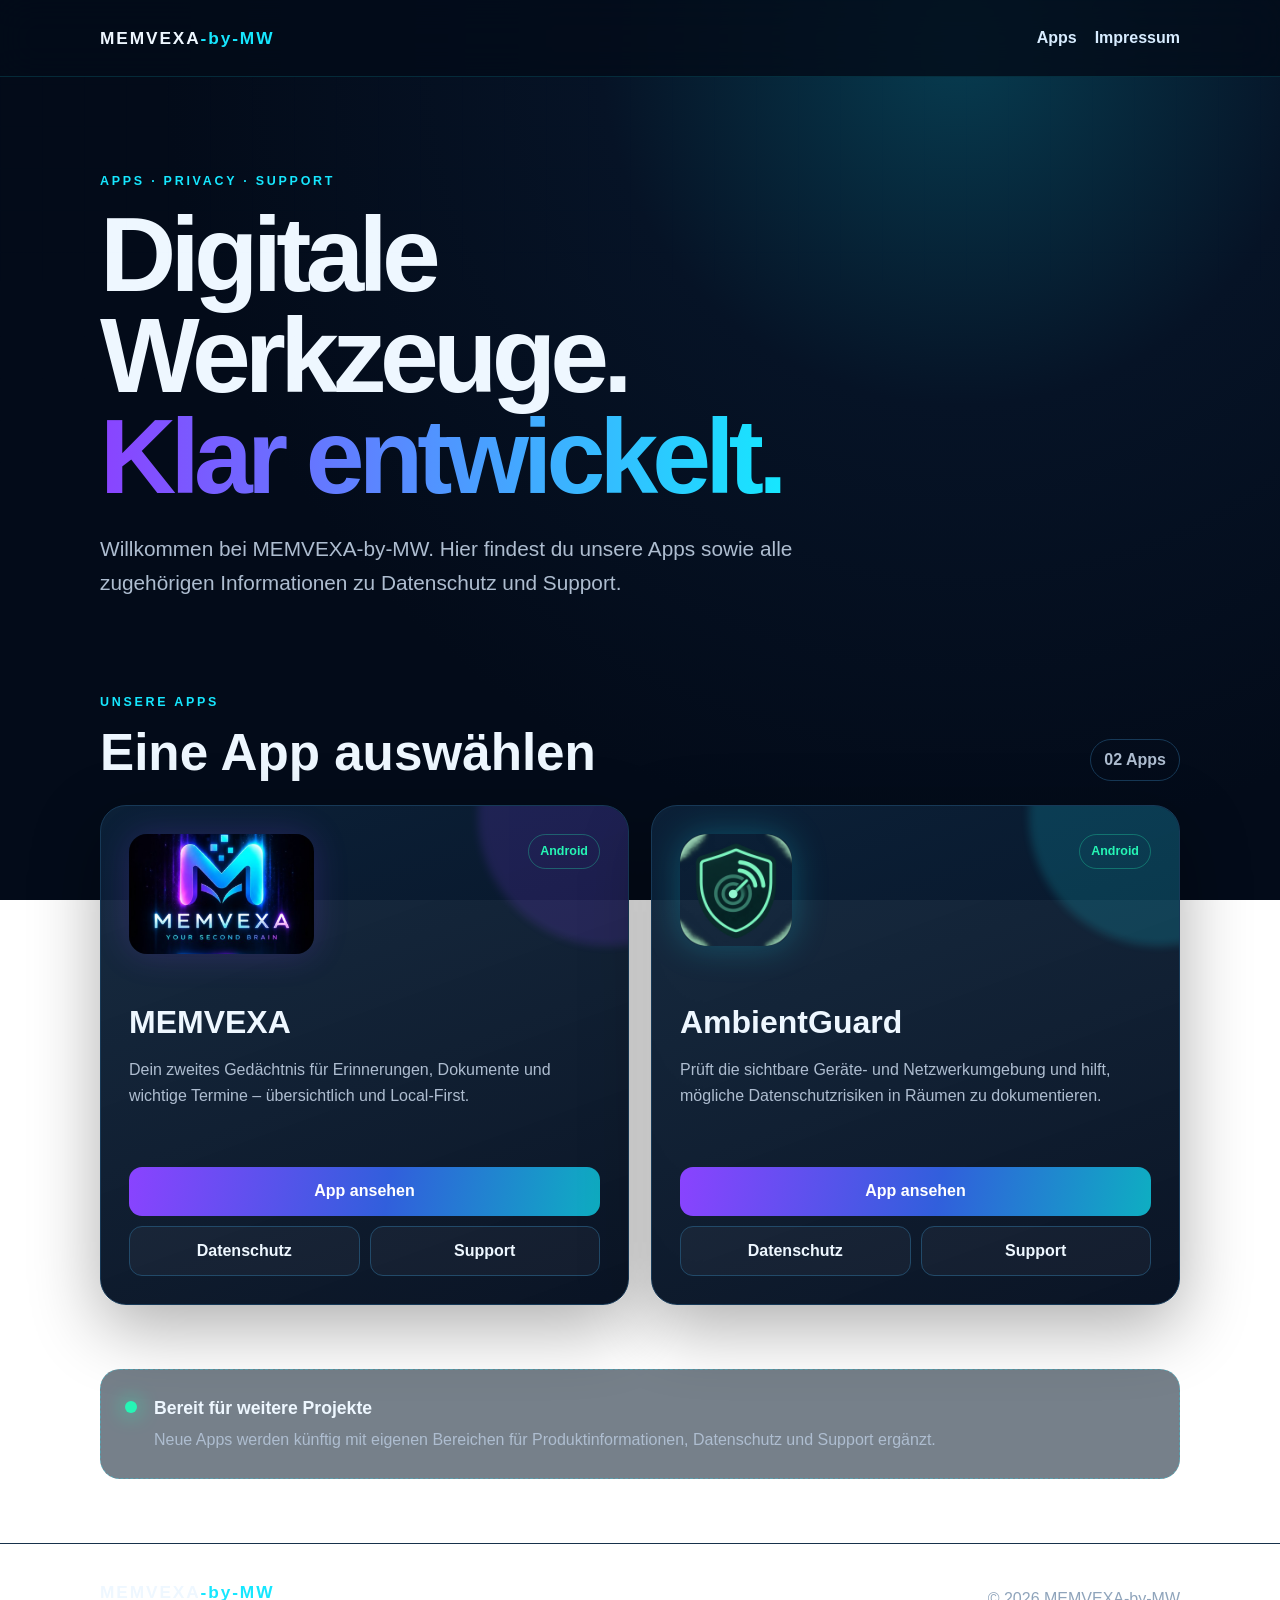
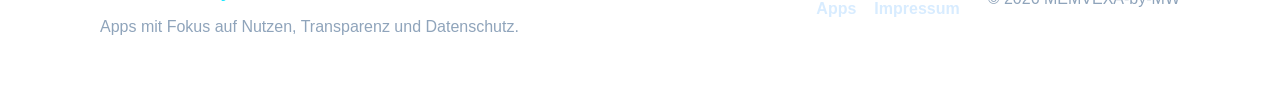
==== index.html @ 61782c4d "Redesign website as MEMVEXA-by-MW app portal" ====
<!doctype html>
<html lang="de">
<head>
  <meta charset="utf-8">
  <meta name="viewport" content="width=device-width,initial-scale=1">
  <meta name="description" content="MEMVEXA-by-MW – Apps, Datenschutz, Support und rechtliche Informationen an einem Ort.">
  <title>MEMVEXA-by-MW – Apps & Support</title>
  <meta name="theme-color" content="#030b19">
  <link rel="icon" href="favicon.png">
  <link rel="stylesheet" href="styles.css">
</head>
<body>
<header><div class="wrap nav"><a class="brand" href="index.html">MEMVEXA<span>-by-MW</span></a><nav class="links" aria-label="Hauptnavigation"><a href="#apps">Apps</a><a href="imprint.html">Impressum</a></nav></div></header>
<main>
  <section class="wrap portal-hero"><p class="eyebrow">APPS · PRIVACY · SUPPORT</p><h1>Digitale Werkzeuge.<br><span class="grad">Klar entwickelt.</span></h1><p class="lead">Willkommen bei MEMVEXA-by-MW. Hier findest du unsere Apps sowie alle zugehörigen Informationen zu Datenschutz und Support.</p></section>
  <section id="apps" class="wrap app-section" aria-labelledby="apps-title">
    <div class="section-head"><div><p class="eyebrow">UNSERE APPS</p><h2 id="apps-title">Eine App auswählen</h2></div><span class="app-count">02 Apps</span></div>
    <div class="app-grid">
      <article class="app-card memvexa-card"><div class="app-top"><img class="app-logo wide" src="memvexa-brand.png" alt="MEMVEXA Logo"><span class="platform">Android</span></div><div class="app-copy"><h3>MEMVEXA</h3><p>Dein zweites Gedächtnis für Erinnerungen, Dokumente und wichtige Termine – übersichtlich und Local-First.</p></div><div class="button-grid"><a class="button primary" href="memvexa.html">App ansehen</a><a class="button" href="privacy.html">Datenschutz</a><a class="button" href="support.html">Support</a></div></article>
      <article class="app-card ambient-card"><div class="app-top"><img class="app-logo icon" src="ambientguard-icon.png" alt="AmbientGuard App-Symbol"><span class="platform">Android</span></div><div class="app-copy"><h3>AmbientGuard</h3><p>Prüft die sichtbare Geräte- und Netzwerkumgebung und hilft, mögliche Datenschutzrisiken in Räumen zu dokumentieren.</p></div><div class="button-grid"><a class="button primary" href="ambientguard.html">App ansehen</a><a class="button" href="ambientguard-privacy.html">Datenschutz</a><a class="button" href="ambientguard-support.html">Support</a></div></article>
    </div>
  </section>
  <section class="wrap future-note"><span class="pulse" aria-hidden="true"></span><div><h2>Bereit für weitere Projekte</h2><p>Neue Apps werden künftig mit eigenen Bereichen für Produktinformationen, Datenschutz und Support ergänzt.</p></div></section>
</main>
<footer><div class="wrap footer-inner"><div><a class="brand" href="index.html">MEMVEXA<span>-by-MW</span></a><p>Apps mit Fokus auf Nutzen, Transparenz und Datenschutz.</p></div><div class="links"><a href="index.html#apps">Apps</a><a href="imprint.html">Impressum</a></div><p>© 2026 MEMVEXA-by-MW</p></div></footer>
</body></html>
---- styles.css ----
:root{--bg:#030b19;--card:#081528;--text:#eef7ff;--muted:#aebdd0;--line:#173957;--cyan:#16e7ff;--violet:#8a43ff;--green:#26f5b5;--shadow:0 22px 70px rgba(0,0,0,.32)}
*{box-sizing:border-box}html{scroll-behavior:smooth}body{margin:0;min-height:100vh;background:radial-gradient(circle at 75% 5%,#073c50 0,#061326 28%,var(--bg) 62%) fixed;color:var(--text);font-family:Arial,Helvetica,sans-serif;line-height:1.65}body:before{content:"";position:fixed;inset:0;pointer-events:none;opacity:.18;background-image:linear-gradient(rgba(22,231,255,.035) 1px,transparent 1px),linear-gradient(90deg,rgba(138,67,255,.035) 1px,transparent 1px);background-size:42px 42px;mask-image:linear-gradient(to bottom,black,transparent 80%)}a{color:var(--cyan)}.wrap{width:min(1080px,calc(100% - 40px));margin-inline:auto}header{position:sticky;top:0;z-index:10;background:rgba(3,11,25,.82);backdrop-filter:blur(18px);border-bottom:1px solid rgba(22,231,255,.14)}.nav{min-height:76px;display:flex;align-items:center;justify-content:space-between;gap:24px}.brand{font-weight:900;letter-spacing:.11em;font-size:1.08rem;color:var(--text);text-decoration:none;white-space:nowrap}.brand span{color:var(--cyan)}.links{display:flex;align-items:center;flex-wrap:wrap;gap:18px}.links a{color:#d8ecff;text-decoration:none;font-weight:700}.links a:hover,.links a:focus-visible{color:var(--cyan)}
.portal-hero{padding:94px 0 62px}.eyebrow{margin:0 0 12px;color:var(--cyan);font-size:.78rem;font-weight:900;letter-spacing:.22em}.portal-hero h1{max-width:850px;margin:0 0 24px;font-size:clamp(3rem,9vw,6.6rem);line-height:.96;letter-spacing:-.055em}.grad{background:linear-gradient(90deg,var(--violet),var(--cyan));-webkit-background-clip:text;background-clip:text;color:transparent}.lead{max-width:720px;margin:0;color:var(--muted);font-size:clamp(1.05rem,2.4vw,1.3rem)}
.app-section{padding:30px 0 64px}.section-head{display:flex;justify-content:space-between;align-items:end;gap:20px;margin-bottom:24px}.section-head h2{margin:0;font-size:clamp(2rem,5vw,3.2rem);line-height:1.1}.app-count{color:var(--muted);font-weight:800;border:1px solid var(--line);border-radius:999px;padding:7px 13px}.app-grid{display:grid;grid-template-columns:repeat(2,minmax(0,1fr));gap:22px}.app-card{position:relative;overflow:hidden;min-height:500px;display:flex;flex-direction:column;padding:28px;border:1px solid var(--line);border-radius:26px;background:linear-gradient(160deg,rgba(12,34,57,.95),rgba(5,15,32,.98));box-shadow:var(--shadow);transition:transform .2s ease,border-color .2s ease}.app-card:before{content:"";position:absolute;width:260px;height:260px;right:-110px;top:-120px;border-radius:50%;filter:blur(4px);opacity:.16}.memvexa-card:before{background:var(--violet)}.ambient-card:before{background:var(--cyan)}.app-card:hover{transform:translateY(-4px);border-color:rgba(22,231,255,.52)}.app-top{min-height:150px;display:flex;align-items:flex-start;justify-content:space-between;gap:18px;position:relative}.app-logo{display:block;object-fit:cover}.app-logo.wide{width:185px;max-height:120px;border-radius:18px;box-shadow:0 0 35px rgba(138,67,255,.2)}.app-logo.icon{width:112px;height:112px;border-radius:25px;box-shadow:0 0 35px rgba(22,231,255,.25)}.platform{padding:6px 11px;border:1px solid rgba(38,245,181,.3);border-radius:999px;color:var(--green);font-size:.78rem;font-weight:800}.app-copy{flex:1}.app-copy h3{font-size:2rem;margin:12px 0 8px}.app-copy p{color:var(--muted);margin:0 0 24px}.button-grid{display:grid;grid-template-columns:repeat(2,minmax(0,1fr));gap:10px}.button{display:flex;min-height:48px;align-items:center;justify-content:center;padding:11px 14px;border:1px solid #224a69;border-radius:13px;background:rgba(255,255,255,.035);color:var(--text);font-weight:800;text-decoration:none;text-align:center}.button:hover,.button:focus-visible{border-color:var(--cyan);background:rgba(22,231,255,.08)}.button.primary{grid-column:1/-1;background:linear-gradient(100deg,var(--violet),#315fdc 55%,#0eaec2);border:0;color:#fff}.future-note{margin-bottom:64px;padding:24px;display:flex;align-items:flex-start;gap:17px;border:1px dashed rgba(22,231,255,.32);border-radius:20px;background:rgba(6,25,43,.55)}.future-note h2{font-size:1.1rem;margin:0 0 4px}.future-note p{color:var(--muted);margin:0}.pulse{width:12px;height:12px;margin-top:7px;flex:0 0 auto;border-radius:50%;background:var(--green);box-shadow:0 0 20px var(--green)}
.page{padding:58px 0}.page-intro{max-width:760px;margin-bottom:34px}.page h1{font-size:clamp(2.4rem,7vw,4.7rem);line-height:1.05;margin:0 0 18px;letter-spacing:-.04em}.page h2{margin-top:36px;line-height:1.25}.page p,.page li{color:#c5d2e2}.legal{max-width:880px}.legal h2{padding-top:8px;border-top:1px solid rgba(23,57,87,.65)}.back-link{display:inline-flex;margin-bottom:26px;text-decoration:none;font-weight:800}.detail-hero{display:grid;grid-template-columns:auto 1fr;gap:28px;align-items:center;margin-bottom:36px}.detail-hero .app-logo{width:128px;height:128px}.detail-hero .wide{width:210px;height:auto}.detail-actions{display:flex;flex-wrap:wrap;gap:10px;margin:26px 0}.feature-grid{display:grid;grid-template-columns:repeat(auto-fit,minmax(210px,1fr));gap:14px;margin:30px 0}.card{background:rgba(8,21,40,.88);border:1px solid var(--line);border-radius:20px;padding:22px}.card h3{margin-top:0}.notice{padding:18px;border-left:3px solid var(--cyan);border-radius:0 14px 14px 0;background:rgba(22,231,255,.06)}
.tester-section{margin-top:52px;padding:28px;border:1px solid rgba(138,67,255,.32);border-radius:24px;background:linear-gradient(160deg,rgba(25,25,62,.92),rgba(5,15,32,.98))}.tester-section h2{margin:0 0 8px}.steps{display:grid;gap:12px;margin-top:24px}.step{display:grid;grid-template-columns:46px 1fr;gap:14px;padding:17px;border:1px solid rgba(255,255,255,.08);border-radius:16px;background:rgba(255,255,255,.035)}.step>strong{width:44px;height:44px;display:grid;place-items:center;border-radius:13px;background:linear-gradient(135deg,var(--violet),#357ee9);font-size:1.1rem}.step h3{margin:0 0 4px}.step p{margin:0 0 12px}.step .button{display:inline-flex}
footer{margin-top:40px;border-top:1px solid #17314b;padding:34px 0 46px;color:#8fa4bb}.footer-inner{display:grid;grid-template-columns:1.5fr auto auto;align-items:start;gap:28px}.footer-inner p{margin:8px 0 0}.footer-inner>.links{align-self:center}
@media(max-width:760px){.wrap{width:min(100% - 28px,1080px)}.nav{min-height:68px}.nav .links{gap:11px;font-size:.86rem}.portal-hero{padding:66px 0 42px}.app-grid{grid-template-columns:1fr}.app-card{min-height:0}.footer-inner{grid-template-columns:1fr}.detail-hero{grid-template-columns:1fr;align-items:start}.detail-hero .app-logo{width:104px;height:104px}.detail-hero .wide{width:180px;height:auto}}
@media(max-width:420px){.brand{font-size:.92rem}.nav .links a:first-child{display:none}.button-grid{grid-template-columns:1fr}.button.primary{grid-column:auto}.section-head{align-items:start;flex-direction:column}.app-card{padding:22px}}@media(prefers-reduced-motion:reduce){html{scroll-behavior:auto}.app-card{transition:none}}
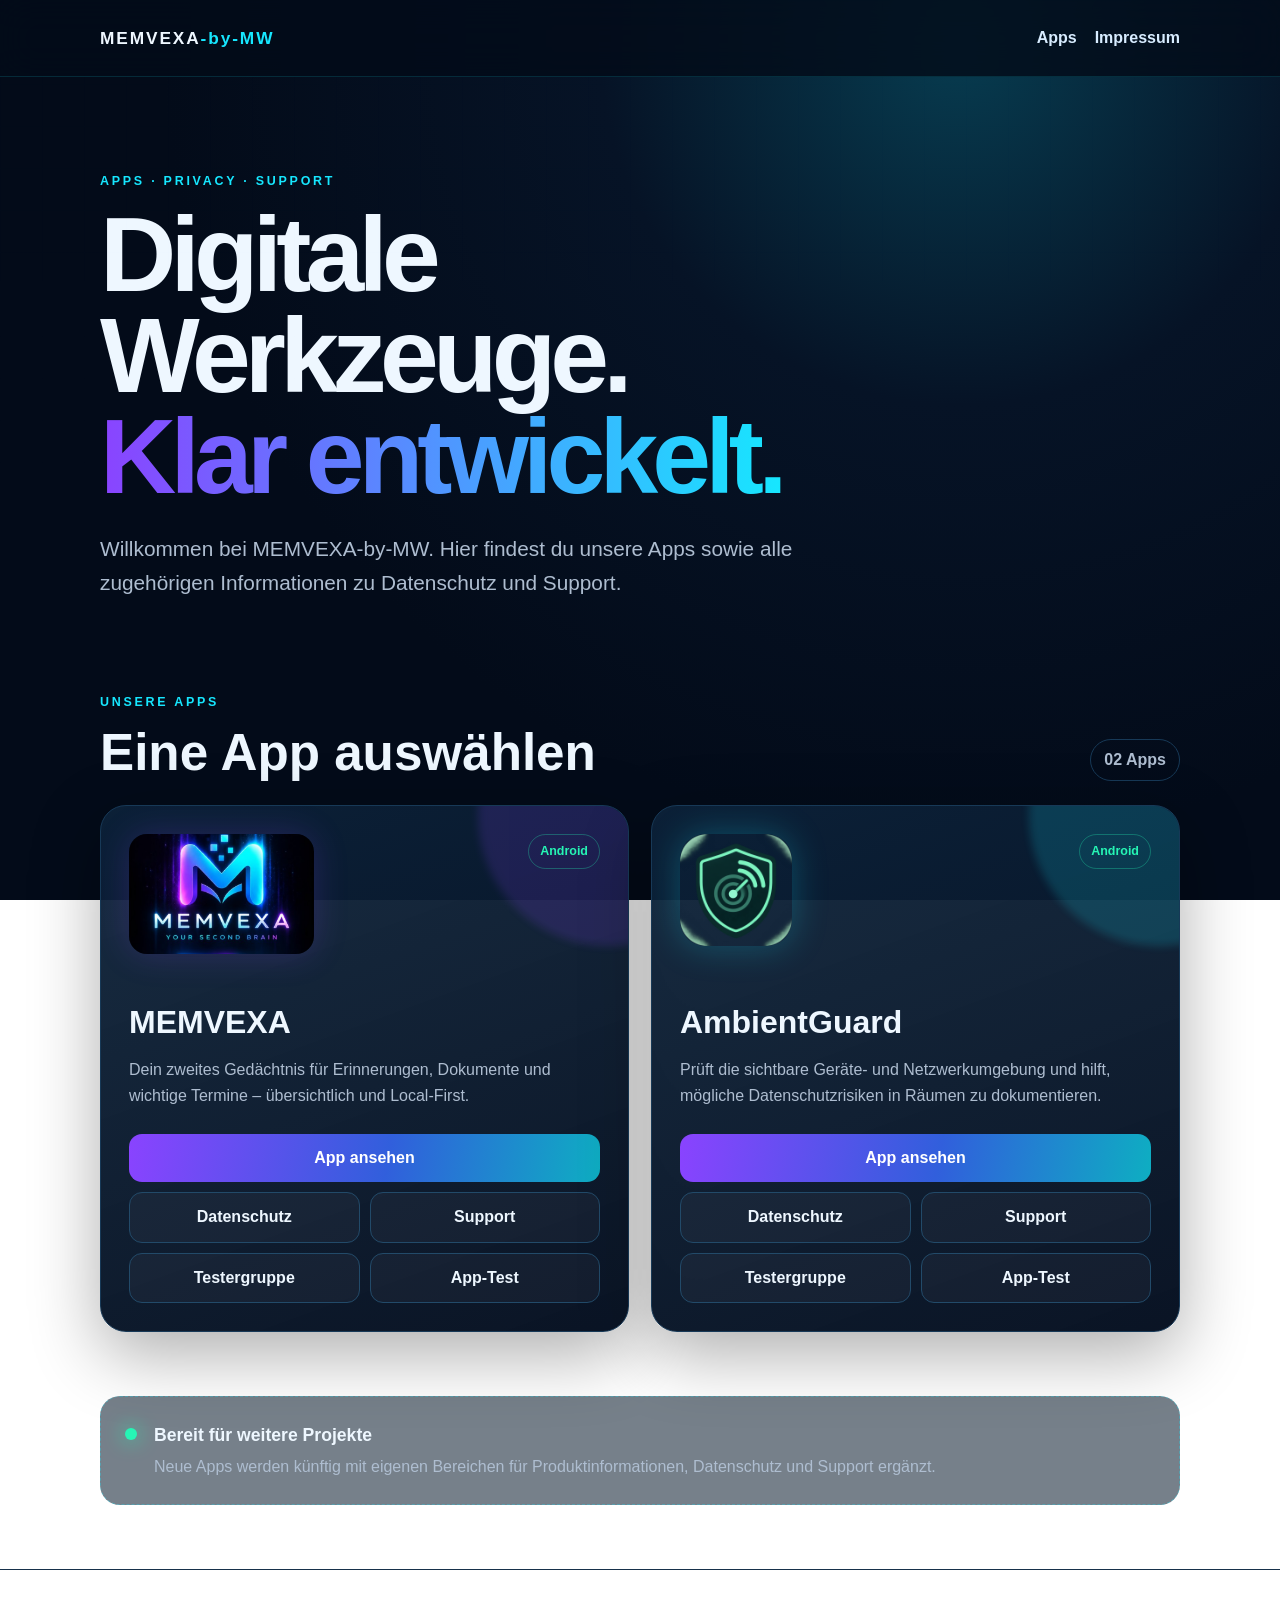
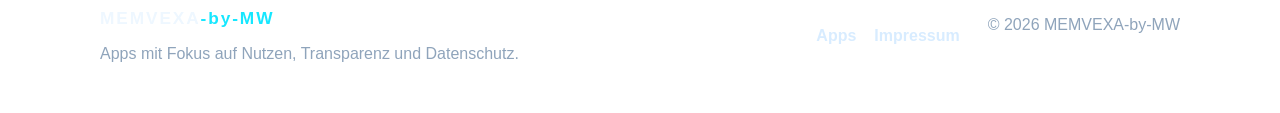
==== commit 57761a10: "Testergruppen- und App-Test-Links ergänzt" ====
--- a/index.html
+++ b/index.html
@@ -16,8 +16,8 @@
   <section id="apps" class="wrap app-section" aria-labelledby="apps-title">
     <div class="section-head"><div><p class="eyebrow">UNSERE APPS</p><h2 id="apps-title">Eine App auswählen</h2></div><span class="app-count">02 Apps</span></div>
     <div class="app-grid">
-      <article class="app-card memvexa-card"><div class="app-top"><img class="app-logo wide" src="memvexa-brand.png" alt="MEMVEXA Logo"><span class="platform">Android</span></div><div class="app-copy"><h3>MEMVEXA</h3><p>Dein zweites Gedächtnis für Erinnerungen, Dokumente und wichtige Termine – übersichtlich und Local-First.</p></div><div class="button-grid"><a class="button primary" href="memvexa.html">App ansehen</a><a class="button" href="privacy.html">Datenschutz</a><a class="button" href="support.html">Support</a></div></article>
-      <article class="app-card ambient-card"><div class="app-top"><img class="app-logo icon" src="ambientguard-icon.png" alt="AmbientGuard App-Symbol"><span class="platform">Android</span></div><div class="app-copy"><h3>AmbientGuard</h3><p>Prüft die sichtbare Geräte- und Netzwerkumgebung und hilft, mögliche Datenschutzrisiken in Räumen zu dokumentieren.</p></div><div class="button-grid"><a class="button primary" href="ambientguard.html">App ansehen</a><a class="button" href="ambientguard-privacy.html">Datenschutz</a><a class="button" href="ambientguard-support.html">Support</a></div></article>
+      <article class="app-card memvexa-card"><div class="app-top"><img class="app-logo wide" src="memvexa-brand.png" alt="MEMVEXA Logo"><span class="platform">Android</span></div><div class="app-copy"><h3>MEMVEXA</h3><p>Dein zweites Gedächtnis für Erinnerungen, Dokumente und wichtige Termine – übersichtlich und Local-First.</p></div><div class="button-grid"><a class="button primary" href="memvexa.html">App ansehen</a><a class="button" href="privacy.html">Datenschutz</a><a class="button" href="support.html">Support</a><a class="button" target="_blank" rel="noopener" href="https://groups.google.com/g/memvexa-closed-test/about">Testergruppe</a><a class="button" target="_blank" rel="noopener" href="https://play.google.com/apps/testing/de.recalldevelopment.memvexa">App-Test</a></div></article>
+      <article class="app-card ambient-card"><div class="app-top"><img class="app-logo icon" src="ambientguard-icon.png" alt="AmbientGuard App-Symbol"><span class="platform">Android</span></div><div class="app-copy"><h3>AmbientGuard</h3><p>Prüft die sichtbare Geräte- und Netzwerkumgebung und hilft, mögliche Datenschutzrisiken in Räumen zu dokumentieren.</p></div><div class="button-grid"><a class="button primary" href="ambientguard.html">App ansehen</a><a class="button" href="ambientguard-privacy.html">Datenschutz</a><a class="button" href="ambientguard-support.html">Support</a><a class="button" target="_blank" rel="noopener" href="https://groups.google.com/g/ambientguard-test/about">Testergruppe</a><a class="button" target="_blank" rel="noopener" href="https://play.google.com/apps/testing/de.ambientguard.app">App-Test</a></div></article>
     </div>
   </section>
   <section class="wrap future-note"><span class="pulse" aria-hidden="true"></span><div><h2>Bereit für weitere Projekte</h2><p>Neue Apps werden künftig mit eigenen Bereichen für Produktinformationen, Datenschutz und Support ergänzt.</p></div></section>
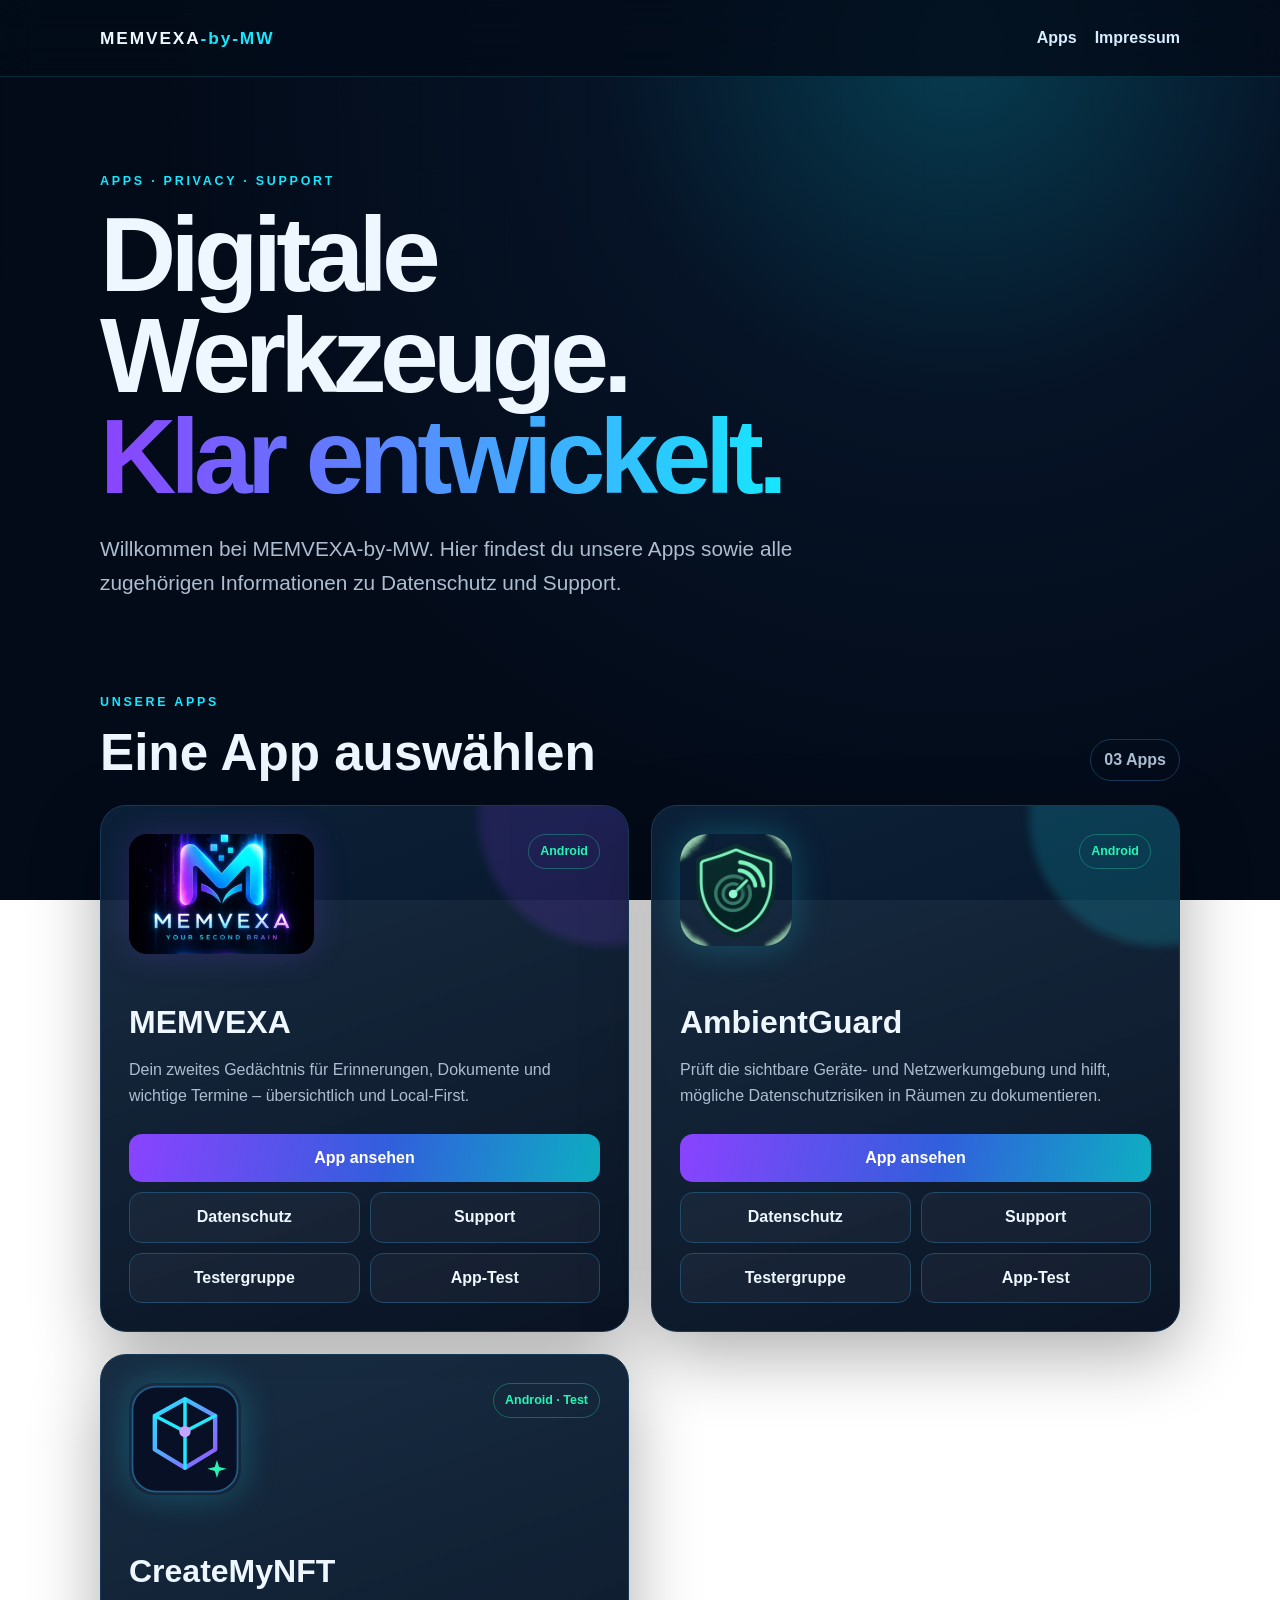
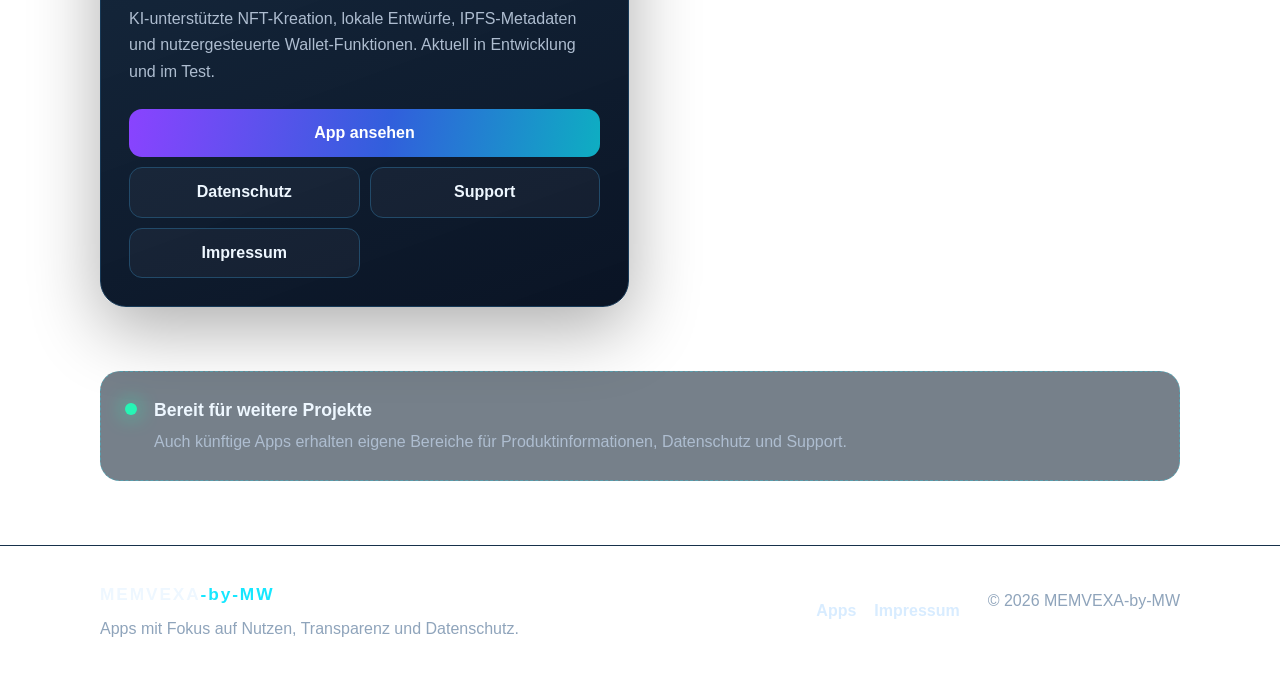
==== commit 954acf9e: "Feature CreateMyNFT on official MEMVEXA-by-MW landing page" ====
--- a/index.html
+++ b/index.html
@@ -14,13 +14,14 @@
 <main>
   <section class="wrap portal-hero"><p class="eyebrow">APPS · PRIVACY · SUPPORT</p><h1>Digitale Werkzeuge.<br><span class="grad">Klar entwickelt.</span></h1><p class="lead">Willkommen bei MEMVEXA-by-MW. Hier findest du unsere Apps sowie alle zugehörigen Informationen zu Datenschutz und Support.</p></section>
   <section id="apps" class="wrap app-section" aria-labelledby="apps-title">
-    <div class="section-head"><div><p class="eyebrow">UNSERE APPS</p><h2 id="apps-title">Eine App auswählen</h2></div><span class="app-count">02 Apps</span></div>
+    <div class="section-head"><div><p class="eyebrow">UNSERE APPS</p><h2 id="apps-title">Eine App auswählen</h2></div><span class="app-count">03 Apps</span></div>
     <div class="app-grid">
       <article class="app-card memvexa-card"><div class="app-top"><img class="app-logo wide" src="memvexa-brand.png" alt="MEMVEXA Logo"><span class="platform">Android</span></div><div class="app-copy"><h3>MEMVEXA</h3><p>Dein zweites Gedächtnis für Erinnerungen, Dokumente und wichtige Termine – übersichtlich und Local-First.</p></div><div class="button-grid"><a class="button primary" href="memvexa.html">App ansehen</a><a class="button" href="privacy.html">Datenschutz</a><a class="button" href="support.html">Support</a><a class="button" target="_blank" rel="noopener" href="https://groups.google.com/g/memvexa-closed-test/about">Testergruppe</a><a class="button" target="_blank" rel="noopener" href="https://play.google.com/apps/testing/de.recalldevelopment.memvexa">App-Test</a></div></article>
       <article class="app-card ambient-card"><div class="app-top"><img class="app-logo icon" src="ambientguard-icon.png" alt="AmbientGuard App-Symbol"><span class="platform">Android</span></div><div class="app-copy"><h3>AmbientGuard</h3><p>Prüft die sichtbare Geräte- und Netzwerkumgebung und hilft, mögliche Datenschutzrisiken in Räumen zu dokumentieren.</p></div><div class="button-grid"><a class="button primary" href="ambientguard.html">App ansehen</a><a class="button" href="ambientguard-privacy.html">Datenschutz</a><a class="button" href="ambientguard-support.html">Support</a><a class="button" target="_blank" rel="noopener" href="https://groups.google.com/g/ambientguard-test/about">Testergruppe</a><a class="button" target="_blank" rel="noopener" href="https://play.google.com/apps/testing/de.ambientguard.app">App-Test</a></div></article>
+      <article class="app-card createmynft-card"><div class="app-top"><img class="app-logo icon" src="createmynft-mark.svg" alt="CreateMyNFT App-Symbol"><span class="platform">Android · Test</span></div><div class="app-copy"><h3>CreateMyNFT</h3><p>KI-unterstützte NFT-Kreation, lokale Entwürfe, IPFS-Metadaten und nutzergesteuerte Wallet-Funktionen. Aktuell in Entwicklung und im Test.</p></div><div class="button-grid"><a class="button primary" href="createmynft.html">App ansehen</a><a class="button" href="createmynft-privacy.html">Datenschutz</a><a class="button" href="createmynft-support.html">Support</a><a class="button" href="imprint.html">Impressum</a></div></article>
     </div>
   </section>
-  <section class="wrap future-note"><span class="pulse" aria-hidden="true"></span><div><h2>Bereit für weitere Projekte</h2><p>Neue Apps werden künftig mit eigenen Bereichen für Produktinformationen, Datenschutz und Support ergänzt.</p></div></section>
+  <section class="wrap future-note"><span class="pulse" aria-hidden="true"></span><div><h2>Bereit für weitere Projekte</h2><p>Auch künftige Apps erhalten eigene Bereiche für Produktinformationen, Datenschutz und Support.</p></div></section>
 </main>
 <footer><div class="wrap footer-inner"><div><a class="brand" href="index.html">MEMVEXA<span>-by-MW</span></a><p>Apps mit Fokus auf Nutzen, Transparenz und Datenschutz.</p></div><div class="links"><a href="index.html#apps">Apps</a><a href="imprint.html">Impressum</a></div><p>© 2026 MEMVEXA-by-MW</p></div></footer>
 </body></html>
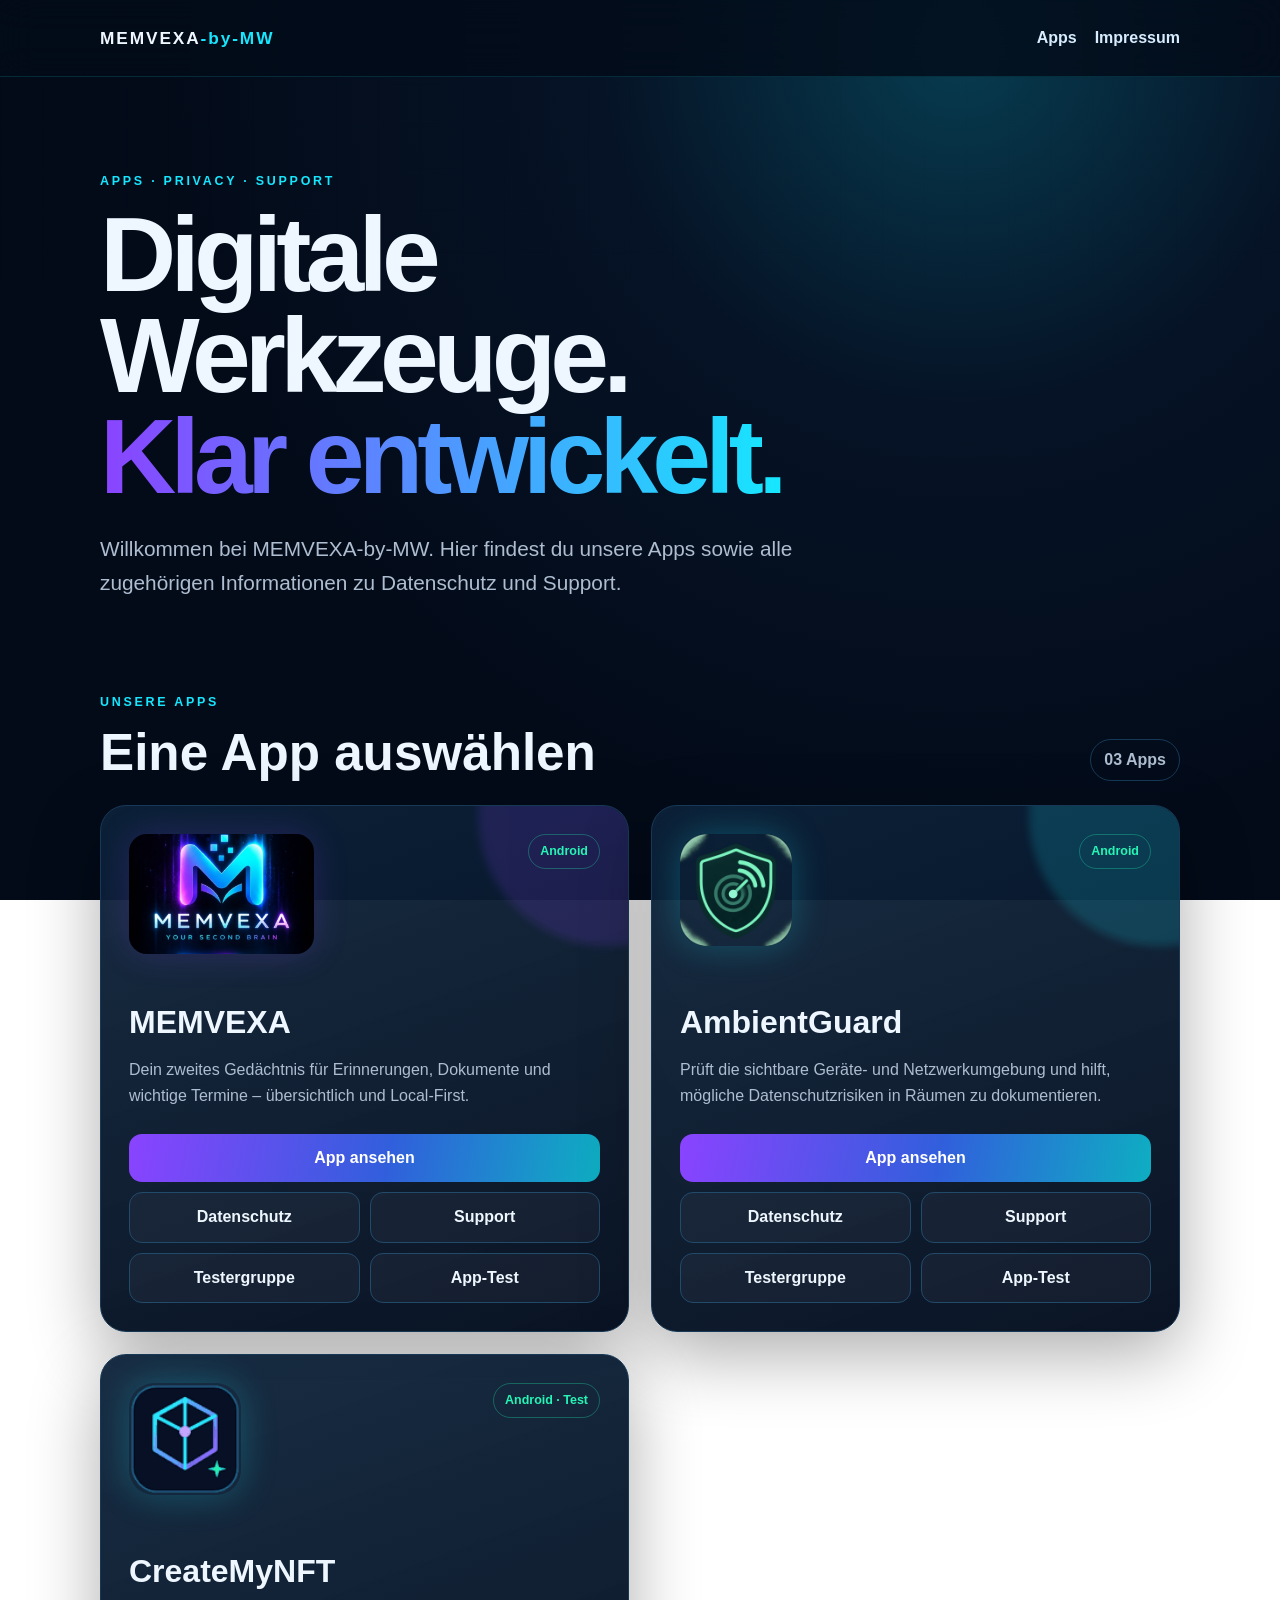
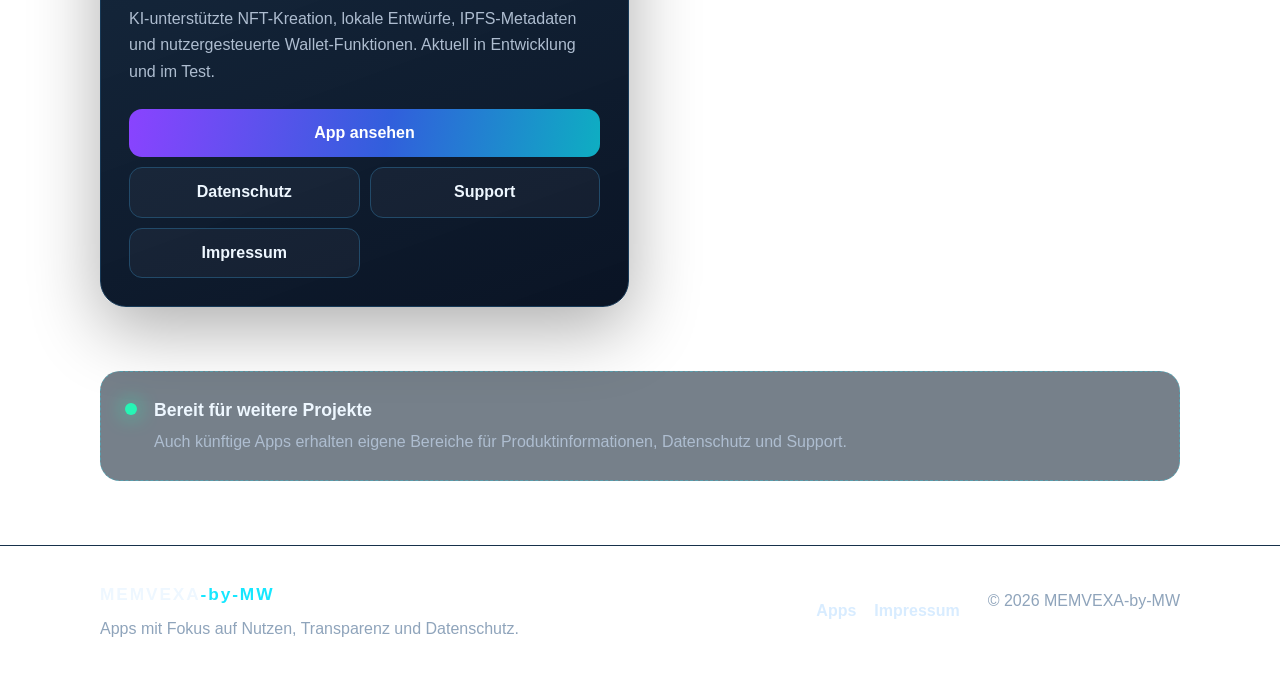
==== commit a50eb1e5: "Use official CreateMyNFT PNG identity mark across site" ====
--- a/index.html
+++ b/index.html
@@ -18,7 +18,7 @@
     <div class="app-grid">
       <article class="app-card memvexa-card"><div class="app-top"><img class="app-logo wide" src="memvexa-brand.png" alt="MEMVEXA Logo"><span class="platform">Android</span></div><div class="app-copy"><h3>MEMVEXA</h3><p>Dein zweites Gedächtnis für Erinnerungen, Dokumente und wichtige Termine – übersichtlich und Local-First.</p></div><div class="button-grid"><a class="button primary" href="memvexa.html">App ansehen</a><a class="button" href="privacy.html">Datenschutz</a><a class="button" href="support.html">Support</a><a class="button" target="_blank" rel="noopener" href="https://groups.google.com/g/memvexa-closed-test/about">Testergruppe</a><a class="button" target="_blank" rel="noopener" href="https://play.google.com/apps/testing/de.recalldevelopment.memvexa">App-Test</a></div></article>
       <article class="app-card ambient-card"><div class="app-top"><img class="app-logo icon" src="ambientguard-icon.png" alt="AmbientGuard App-Symbol"><span class="platform">Android</span></div><div class="app-copy"><h3>AmbientGuard</h3><p>Prüft die sichtbare Geräte- und Netzwerkumgebung und hilft, mögliche Datenschutzrisiken in Räumen zu dokumentieren.</p></div><div class="button-grid"><a class="button primary" href="ambientguard.html">App ansehen</a><a class="button" href="ambientguard-privacy.html">Datenschutz</a><a class="button" href="ambientguard-support.html">Support</a><a class="button" target="_blank" rel="noopener" href="https://groups.google.com/g/ambientguard-test/about">Testergruppe</a><a class="button" target="_blank" rel="noopener" href="https://play.google.com/apps/testing/de.ambientguard.app">App-Test</a></div></article>
-      <article class="app-card createmynft-card"><div class="app-top"><img class="app-logo icon" src="createmynft-mark.svg" alt="CreateMyNFT App-Symbol"><span class="platform">Android · Test</span></div><div class="app-copy"><h3>CreateMyNFT</h3><p>KI-unterstützte NFT-Kreation, lokale Entwürfe, IPFS-Metadaten und nutzergesteuerte Wallet-Funktionen. Aktuell in Entwicklung und im Test.</p></div><div class="button-grid"><a class="button primary" href="createmynft.html">App ansehen</a><a class="button" href="createmynft-privacy.html">Datenschutz</a><a class="button" href="createmynft-support.html">Support</a><a class="button" href="imprint.html">Impressum</a></div></article>
+      <article class="app-card createmynft-card"><div class="app-top"><img class="app-logo icon" src="createmynft-icon.png" alt="CreateMyNFT App-Symbol"><span class="platform">Android · Test</span></div><div class="app-copy"><h3>CreateMyNFT</h3><p>KI-unterstützte NFT-Kreation, lokale Entwürfe, IPFS-Metadaten und nutzergesteuerte Wallet-Funktionen. Aktuell in Entwicklung und im Test.</p></div><div class="button-grid"><a class="button primary" href="createmynft.html">App ansehen</a><a class="button" href="createmynft-privacy.html">Datenschutz</a><a class="button" href="createmynft-support.html">Support</a><a class="button" href="imprint.html">Impressum</a></div></article>
     </div>
   </section>
   <section class="wrap future-note"><span class="pulse" aria-hidden="true"></span><div><h2>Bereit für weitere Projekte</h2><p>Auch künftige Apps erhalten eigene Bereiche für Produktinformationen, Datenschutz und Support.</p></div></section>
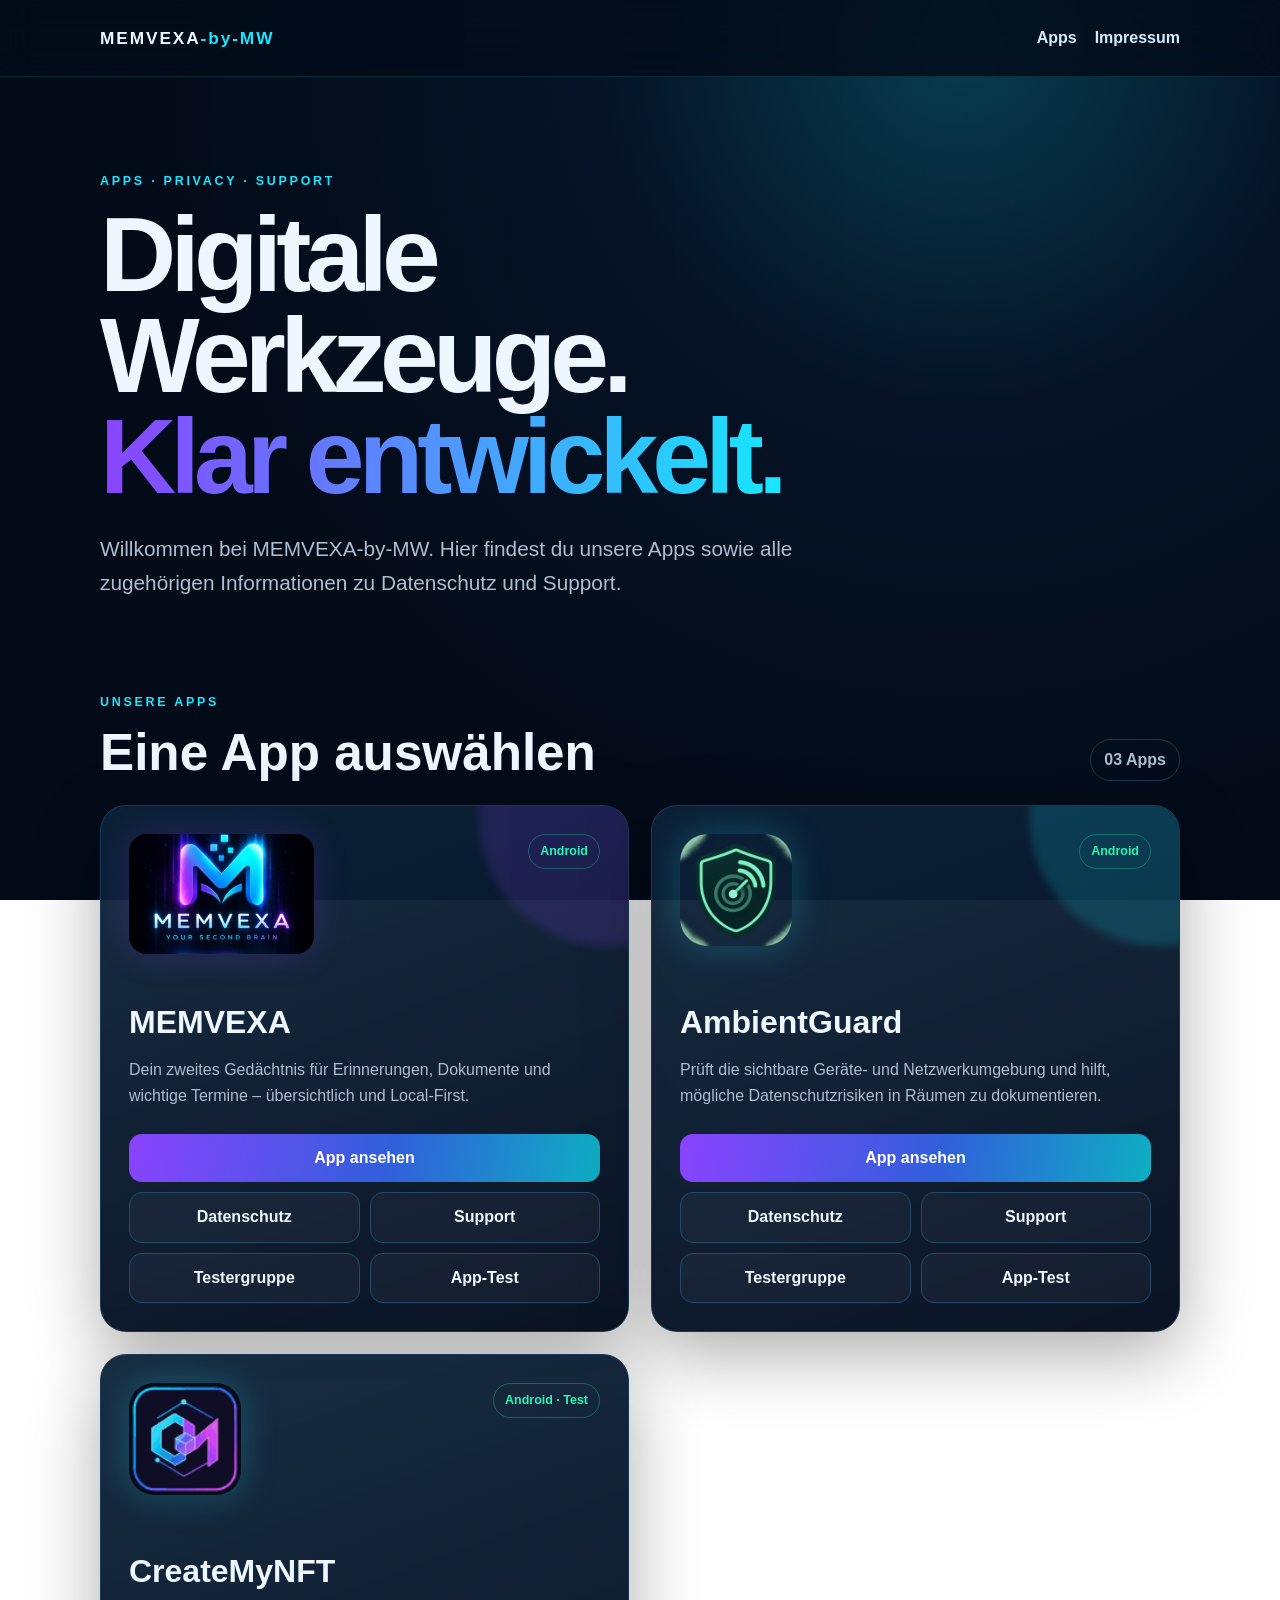
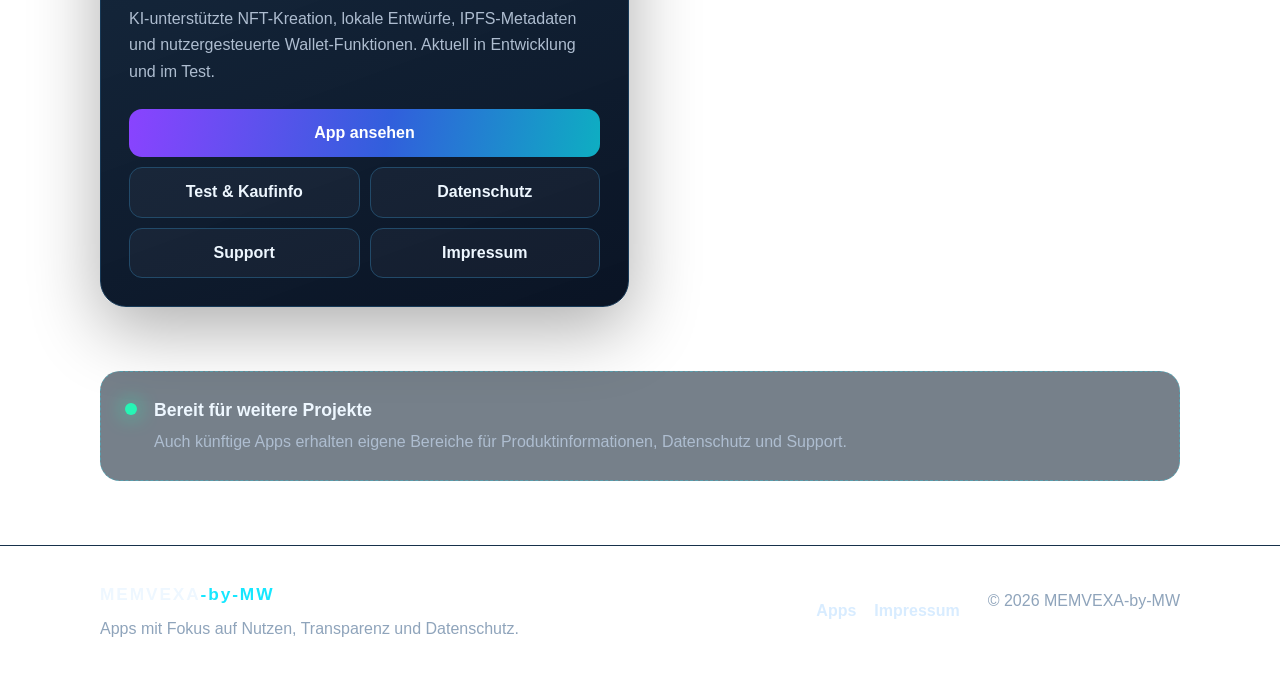
==== commit 906325f2: "feat: CreateMyNFT dual-distribution landing page with honest preorder safeguards" ====
--- a/index.html
+++ b/index.html
@@ -18,7 +18,7 @@
     <div class="app-grid">
       <article class="app-card memvexa-card"><div class="app-top"><img class="app-logo wide" src="memvexa-brand.png" alt="MEMVEXA Logo"><span class="platform">Android</span></div><div class="app-copy"><h3>MEMVEXA</h3><p>Dein zweites Gedächtnis für Erinnerungen, Dokumente und wichtige Termine – übersichtlich und Local-First.</p></div><div class="button-grid"><a class="button primary" href="memvexa.html">App ansehen</a><a class="button" href="privacy.html">Datenschutz</a><a class="button" href="support.html">Support</a><a class="button" target="_blank" rel="noopener" href="https://groups.google.com/g/memvexa-closed-test/about">Testergruppe</a><a class="button" target="_blank" rel="noopener" href="https://play.google.com/apps/testing/de.recalldevelopment.memvexa">App-Test</a></div></article>
       <article class="app-card ambient-card"><div class="app-top"><img class="app-logo icon" src="ambientguard-icon.png" alt="AmbientGuard App-Symbol"><span class="platform">Android</span></div><div class="app-copy"><h3>AmbientGuard</h3><p>Prüft die sichtbare Geräte- und Netzwerkumgebung und hilft, mögliche Datenschutzrisiken in Räumen zu dokumentieren.</p></div><div class="button-grid"><a class="button primary" href="ambientguard.html">App ansehen</a><a class="button" href="ambientguard-privacy.html">Datenschutz</a><a class="button" href="ambientguard-support.html">Support</a><a class="button" target="_blank" rel="noopener" href="https://groups.google.com/g/ambientguard-test/about">Testergruppe</a><a class="button" target="_blank" rel="noopener" href="https://play.google.com/apps/testing/de.ambientguard.app">App-Test</a></div></article>
-      <article class="app-card createmynft-card"><div class="app-top"><img class="app-logo icon" src="createmynft-icon.png" alt="CreateMyNFT App-Symbol"><span class="platform">Android · Test</span></div><div class="app-copy"><h3>CreateMyNFT</h3><p>KI-unterstützte NFT-Kreation, lokale Entwürfe, IPFS-Metadaten und nutzergesteuerte Wallet-Funktionen. Aktuell in Entwicklung und im Test.</p></div><div class="button-grid"><a class="button primary" href="createmynft.html">App ansehen</a><a class="button" href="createmynft-privacy.html">Datenschutz</a><a class="button" href="createmynft-support.html">Support</a><a class="button" href="imprint.html">Impressum</a></div></article>
+      <article class="app-card createmynft-card"><div class="app-top"><img class="app-logo icon" src="createmynft-icon.png" alt="CreateMyNFT App-Symbol"><span class="platform">Android · Test</span></div><div class="app-copy"><h3>CreateMyNFT</h3><p>KI-unterstützte NFT-Kreation, lokale Entwürfe, IPFS-Metadaten und nutzergesteuerte Wallet-Funktionen. Aktuell in Entwicklung und im Test.</p></div><div class="button-grid"><a class="button primary" href="createmynft.html">App ansehen</a><a class="button" href="createmynft-kaufen.html">Test &amp; Kaufinfo</a><a class="button" href="createmynft-privacy.html">Datenschutz</a><a class="button" href="createmynft-support.html">Support</a><a class="button" href="imprint.html">Impressum</a></div></article>
     </div>
   </section>
   <section class="wrap future-note"><span class="pulse" aria-hidden="true"></span><div><h2>Bereit für weitere Projekte</h2><p>Auch künftige Apps erhalten eigene Bereiche für Produktinformationen, Datenschutz und Support.</p></div></section>
--- a/styles.css
+++ b/styles.css
@@ -7,3 +7,10 @@
 footer{margin-top:40px;border-top:1px solid #17314b;padding:34px 0 46px;color:#8fa4bb}.footer-inner{display:grid;grid-template-columns:1.5fr auto auto;align-items:start;gap:28px}.footer-inner p{margin:8px 0 0}.footer-inner>.links{align-self:center}
 @media(max-width:760px){.wrap{width:min(100% - 28px,1080px)}.nav{min-height:68px}.nav .links{gap:11px;font-size:.86rem}.portal-hero{padding:66px 0 42px}.app-grid{grid-template-columns:1fr}.app-card{min-height:0}.footer-inner{grid-template-columns:1fr}.detail-hero{grid-template-columns:1fr;align-items:start}.detail-hero .app-logo{width:104px;height:104px}.detail-hero .wide{width:180px;height:auto}}
 @media(max-width:420px){.brand{font-size:.92rem}.nav .links a:first-child{display:none}.button-grid{grid-template-columns:1fr}.button.primary{grid-column:auto}.section-head{align-items:start;flex-direction:column}.app-card{padding:22px}}@media(prefers-reduced-motion:reduce){html{scroll-behavior:auto}.app-card{transition:none}}
+
+/* CreateMyNFT dual-distribution preview; no checkout until configured. */
+.purchase-status{border:1px solid var(--line);border-radius:12px;padding:12px 16px;color:var(--muted);background:rgba(255,255,255,.025)}
+.page code{overflow-wrap:anywhere;color:#b4e8ff}
+.page .feature-grid>.card h2{margin-top:0}
+.page .feature-grid>.card{display:flex;flex-direction:column}
+.page .feature-grid>.card .button{margin-top:auto}
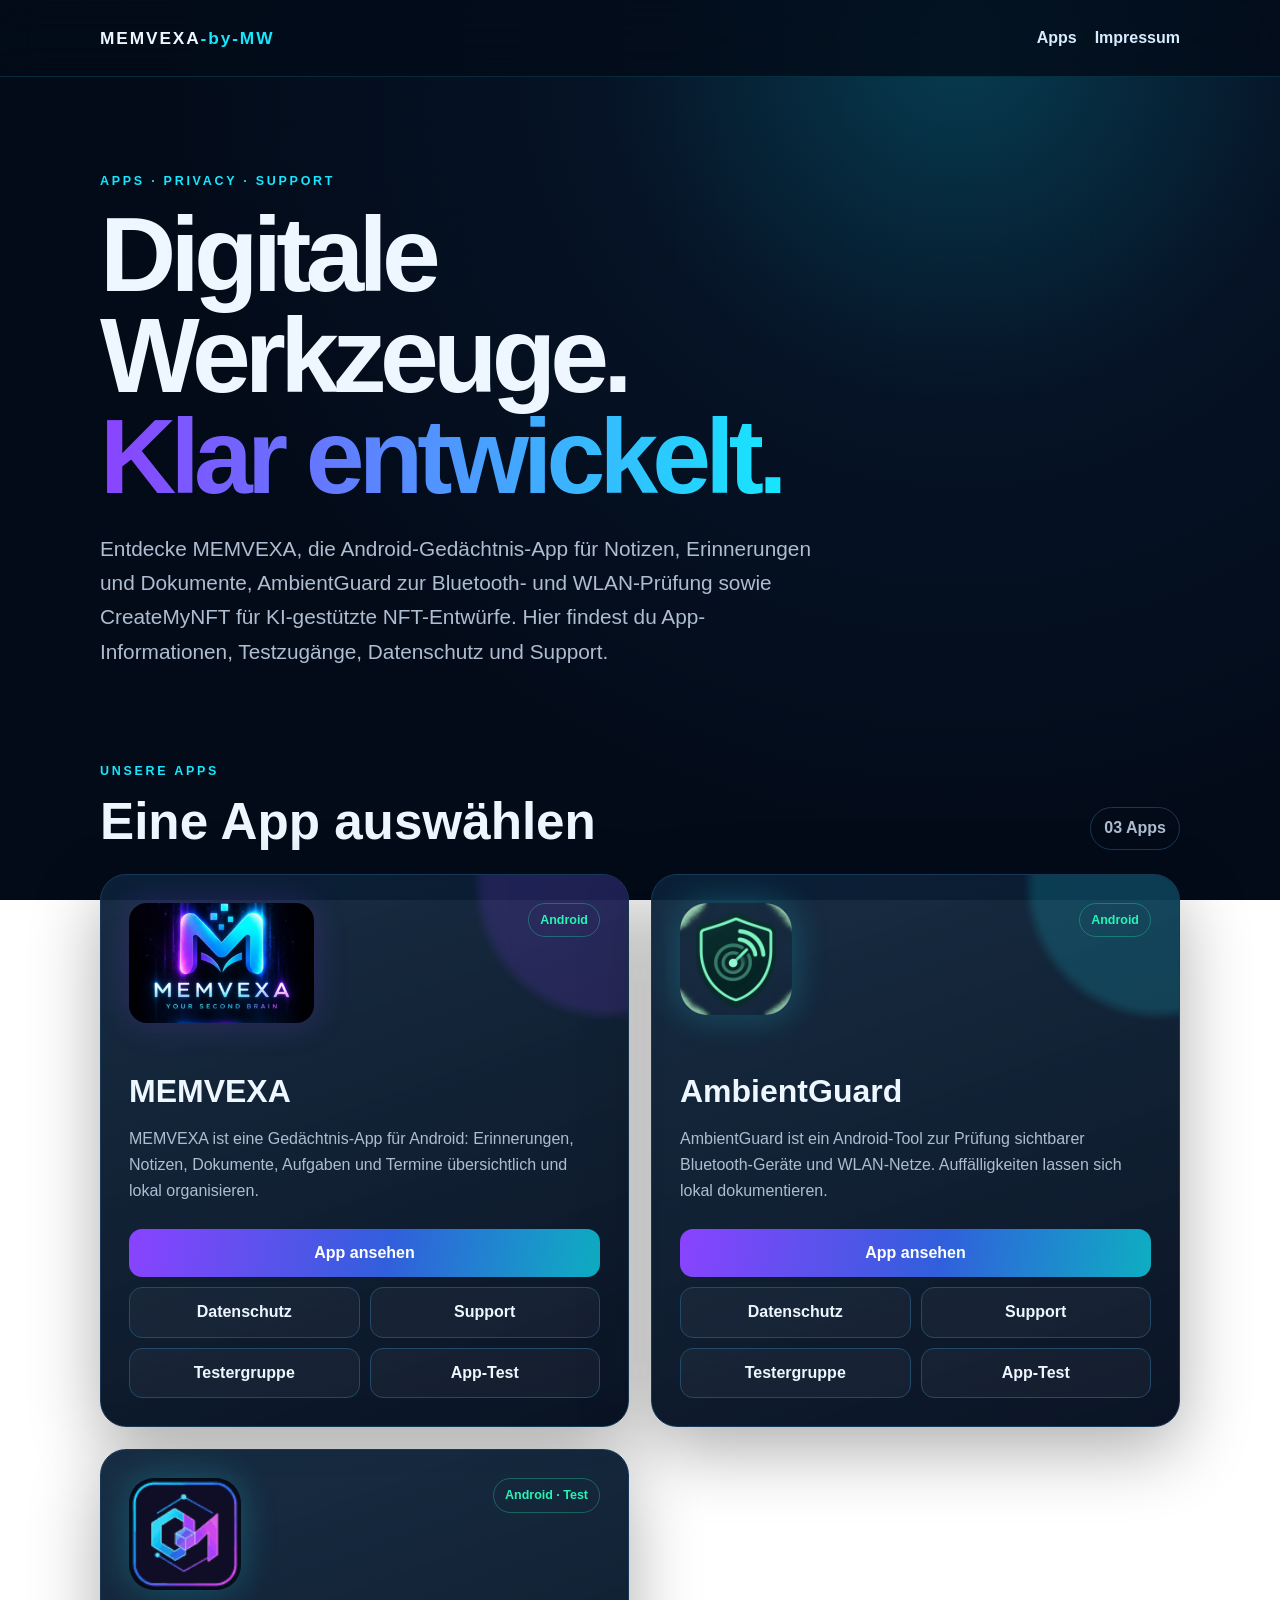
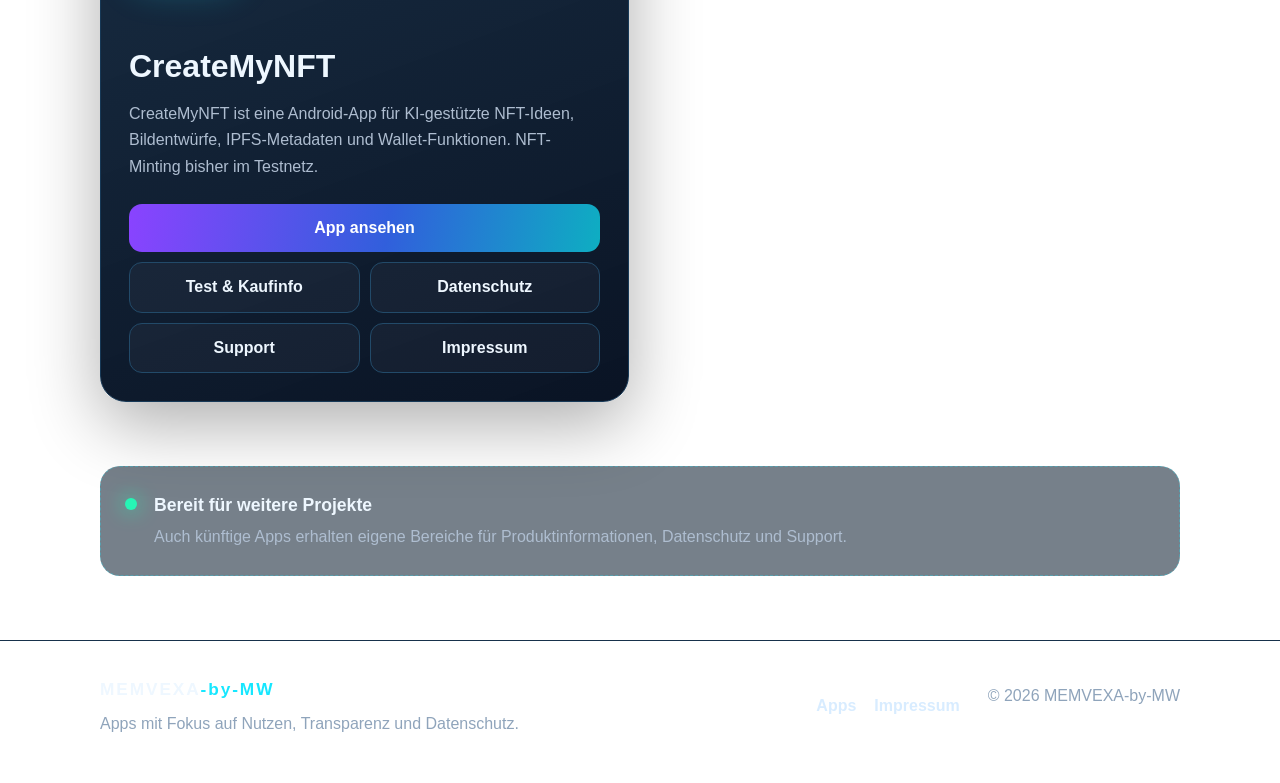
==== commit 728e8c55: "SEO: add accurate search descriptions and app-specific discovery terms" ====
--- a/index.html
+++ b/index.html
@@ -3,22 +3,101 @@
 <head>
   <meta charset="utf-8">
   <meta name="viewport" content="width=device-width,initial-scale=1">
-  <meta name="description" content="MEMVEXA-by-MW – Apps, Datenschutz, Support und rechtliche Informationen an einem Ort.">
-  <title>MEMVEXA-by-MW – Apps & Support</title>
+  <title>MEMVEXA-by-MW | Gedächtnis-App, AmbientGuard &amp; CreateMyNFT</title>
+  <meta name="description" content="MEMVEXA-by-MW: MEMVEXA als Gedächtnis-App für Notizen und Dokumente, AmbientGuard für Bluetooth und WLAN sowie CreateMyNFT für KI-NFTs auf Android.">
+  <meta name="robots" content="index, follow, max-image-preview:large">
   <meta name="theme-color" content="#030b19">
+  <link rel="canonical" href="https://memvexa-by-mw.github.io/memvexa-website/">
   <link rel="icon" href="favicon.png">
   <link rel="stylesheet" href="styles.css">
+  <link rel="sitemap" type="application/xml" href="https://memvexa-by-mw.github.io/memvexa-website/sitemap.xml">
+  <meta property="og:type" content="website">
+  <meta property="og:site_name" content="MEMVEXA-by-MW">
+  <meta property="og:locale" content="de_DE">
+  <meta property="og:title" content="MEMVEXA-by-MW | Gedächtnis-App, AmbientGuard &amp; CreateMyNFT">
+  <meta property="og:description" content="MEMVEXA-by-MW: MEMVEXA als Gedächtnis-App für Notizen und Dokumente, AmbientGuard für Bluetooth und WLAN sowie CreateMyNFT für KI-NFTs auf Android.">
+  <meta property="og:url" content="https://memvexa-by-mw.github.io/memvexa-website/">
+  <meta property="og:image" content="https://memvexa-by-mw.github.io/memvexa-website/favicon.png">
+  <meta property="og:image:type" content="image/png">
+  <meta property="og:image:alt" content="MEMVEXA App-Symbol">
+  <meta name="twitter:card" content="summary">
+  <meta name="twitter:title" content="MEMVEXA-by-MW | Gedächtnis-App, AmbientGuard &amp; CreateMyNFT">
+  <meta name="twitter:description" content="MEMVEXA-by-MW: MEMVEXA als Gedächtnis-App für Notizen und Dokumente, AmbientGuard für Bluetooth und WLAN sowie CreateMyNFT für KI-NFTs auf Android.">
+  <meta name="twitter:image" content="https://memvexa-by-mw.github.io/memvexa-website/favicon.png">
+  <meta name="twitter:image:alt" content="MEMVEXA App-Symbol">
+  <script type="application/ld+json">
+{
+  "@context": "https://schema.org",
+  "@graph": [
+    {
+      "@type": "CollectionPage",
+      "@id": "https://memvexa-by-mw.github.io/memvexa-website/#webpage",
+      "url": "https://memvexa-by-mw.github.io/memvexa-website/",
+      "name": "MEMVEXA-by-MW | Gedächtnis-App, AmbientGuard & CreateMyNFT",
+      "description": "MEMVEXA-by-MW: MEMVEXA als Gedächtnis-App für Notizen und Dokumente, AmbientGuard für Bluetooth und WLAN sowie CreateMyNFT für KI-NFTs auf Android.",
+      "inLanguage": "de",
+      "isPartOf": {
+        "@id": "https://memvexa-by-mw.github.io/memvexa-website/#website"
+      },
+      "mainEntity": {
+        "@id": "https://memvexa-by-mw.github.io/memvexa-website/#apps"
+      }
+    },
+    {
+      "@type": "WebSite",
+      "@id": "https://memvexa-by-mw.github.io/memvexa-website/#website",
+      "url": "https://memvexa-by-mw.github.io/memvexa-website/",
+      "name": "MEMVEXA-by-MW",
+      "inLanguage": "de",
+      "publisher": {
+        "@id": "https://memvexa-by-mw.github.io/memvexa-website/#publisher"
+      }
+    },
+    {
+      "@type": "Organization",
+      "@id": "https://memvexa-by-mw.github.io/memvexa-website/#publisher",
+      "name": "MEMVEXA-by-MW",
+      "url": "https://memvexa-by-mw.github.io/memvexa-website/"
+    },
+    {
+      "@type": "ItemList",
+      "@id": "https://memvexa-by-mw.github.io/memvexa-website/#apps",
+      "name": "Apps von MEMVEXA-by-MW",
+      "itemListElement": [
+        {
+          "@type": "ListItem",
+          "position": 1,
+          "name": "MEMVEXA",
+          "url": "https://memvexa-by-mw.github.io/memvexa-website/memvexa.html"
+        },
+        {
+          "@type": "ListItem",
+          "position": 2,
+          "name": "AmbientGuard",
+          "url": "https://memvexa-by-mw.github.io/memvexa-website/ambientguard.html"
+        },
+        {
+          "@type": "ListItem",
+          "position": 3,
+          "name": "CreateMyNFT",
+          "url": "https://memvexa-by-mw.github.io/memvexa-website/createmynft.html"
+        }
+      ]
+    }
+  ]
+}
+  </script>
 </head>
 <body>
 <header><div class="wrap nav"><a class="brand" href="index.html">MEMVEXA<span>-by-MW</span></a><nav class="links" aria-label="Hauptnavigation"><a href="#apps">Apps</a><a href="imprint.html">Impressum</a></nav></div></header>
 <main>
-  <section class="wrap portal-hero"><p class="eyebrow">APPS · PRIVACY · SUPPORT</p><h1>Digitale Werkzeuge.<br><span class="grad">Klar entwickelt.</span></h1><p class="lead">Willkommen bei MEMVEXA-by-MW. Hier findest du unsere Apps sowie alle zugehörigen Informationen zu Datenschutz und Support.</p></section>
+  <section class="wrap portal-hero"><p class="eyebrow">APPS · PRIVACY · SUPPORT</p><h1>Digitale Werkzeuge.<br><span class="grad">Klar entwickelt.</span></h1><p class="lead">Entdecke MEMVEXA, die Android-Gedächtnis-App für Notizen, Erinnerungen und Dokumente, AmbientGuard zur Bluetooth- und WLAN-Prüfung sowie CreateMyNFT für KI-gestützte NFT-Entwürfe. Hier findest du App-Informationen, Testzugänge, Datenschutz und Support.</p></section>
   <section id="apps" class="wrap app-section" aria-labelledby="apps-title">
     <div class="section-head"><div><p class="eyebrow">UNSERE APPS</p><h2 id="apps-title">Eine App auswählen</h2></div><span class="app-count">03 Apps</span></div>
     <div class="app-grid">
-      <article class="app-card memvexa-card"><div class="app-top"><img class="app-logo wide" src="memvexa-brand.png" alt="MEMVEXA Logo"><span class="platform">Android</span></div><div class="app-copy"><h3>MEMVEXA</h3><p>Dein zweites Gedächtnis für Erinnerungen, Dokumente und wichtige Termine – übersichtlich und Local-First.</p></div><div class="button-grid"><a class="button primary" href="memvexa.html">App ansehen</a><a class="button" href="privacy.html">Datenschutz</a><a class="button" href="support.html">Support</a><a class="button" target="_blank" rel="noopener" href="https://groups.google.com/g/memvexa-closed-test/about">Testergruppe</a><a class="button" target="_blank" rel="noopener" href="https://play.google.com/apps/testing/de.recalldevelopment.memvexa">App-Test</a></div></article>
-      <article class="app-card ambient-card"><div class="app-top"><img class="app-logo icon" src="ambientguard-icon.png" alt="AmbientGuard App-Symbol"><span class="platform">Android</span></div><div class="app-copy"><h3>AmbientGuard</h3><p>Prüft die sichtbare Geräte- und Netzwerkumgebung und hilft, mögliche Datenschutzrisiken in Räumen zu dokumentieren.</p></div><div class="button-grid"><a class="button primary" href="ambientguard.html">App ansehen</a><a class="button" href="ambientguard-privacy.html">Datenschutz</a><a class="button" href="ambientguard-support.html">Support</a><a class="button" target="_blank" rel="noopener" href="https://groups.google.com/g/ambientguard-test/about">Testergruppe</a><a class="button" target="_blank" rel="noopener" href="https://play.google.com/apps/testing/de.ambientguard.app">App-Test</a></div></article>
-      <article class="app-card createmynft-card"><div class="app-top"><img class="app-logo icon" src="createmynft-icon.png" alt="CreateMyNFT App-Symbol"><span class="platform">Android · Test</span></div><div class="app-copy"><h3>CreateMyNFT</h3><p>KI-unterstützte NFT-Kreation, lokale Entwürfe, IPFS-Metadaten und nutzergesteuerte Wallet-Funktionen. Aktuell in Entwicklung und im Test.</p></div><div class="button-grid"><a class="button primary" href="createmynft.html">App ansehen</a><a class="button" href="createmynft-kaufen.html">Test &amp; Kaufinfo</a><a class="button" href="createmynft-privacy.html">Datenschutz</a><a class="button" href="createmynft-support.html">Support</a><a class="button" href="imprint.html">Impressum</a></div></article>
+      <article class="app-card memvexa-card"><div class="app-top"><img class="app-logo wide" src="memvexa-brand.png" alt="MEMVEXA Logo"><span class="platform">Android</span></div><div class="app-copy"><h3>MEMVEXA</h3><p>MEMVEXA ist eine Gedächtnis-App für Android: Erinnerungen, Notizen, Dokumente, Aufgaben und Termine übersichtlich und lokal organisieren.</p></div><div class="button-grid"><a class="button primary" href="memvexa.html">App ansehen</a><a class="button" href="privacy.html">Datenschutz</a><a class="button" href="support.html">Support</a><a class="button" target="_blank" rel="noopener" href="https://groups.google.com/g/memvexa-closed-test/about">Testergruppe</a><a class="button" target="_blank" rel="noopener" href="https://play.google.com/apps/testing/de.recalldevelopment.memvexa">App-Test</a></div></article>
+      <article class="app-card ambient-card"><div class="app-top"><img class="app-logo icon" src="ambientguard-icon.png" alt="AmbientGuard App-Symbol"><span class="platform">Android</span></div><div class="app-copy"><h3>AmbientGuard</h3><p>AmbientGuard ist ein Android-Tool zur Prüfung sichtbarer Bluetooth-Geräte und WLAN-Netze. Auffälligkeiten lassen sich lokal dokumentieren.</p></div><div class="button-grid"><a class="button primary" href="ambientguard.html">App ansehen</a><a class="button" href="ambientguard-privacy.html">Datenschutz</a><a class="button" href="ambientguard-support.html">Support</a><a class="button" target="_blank" rel="noopener" href="https://groups.google.com/g/ambientguard-test/about">Testergruppe</a><a class="button" target="_blank" rel="noopener" href="https://play.google.com/apps/testing/de.ambientguard.app">App-Test</a></div></article>
+      <article class="app-card createmynft-card"><div class="app-top"><img class="app-logo icon" src="createmynft-icon.png" alt="CreateMyNFT App-Symbol"><span class="platform">Android · Test</span></div><div class="app-copy"><h3>CreateMyNFT</h3><p>CreateMyNFT ist eine Android-App für KI-gestützte NFT-Ideen, Bildentwürfe, IPFS-Metadaten und Wallet-Funktionen. NFT-Minting bisher im Testnetz.</p></div><div class="button-grid"><a class="button primary" href="createmynft.html">App ansehen</a><a class="button" href="createmynft-kaufen.html">Test &amp; Kaufinfo</a><a class="button" href="createmynft-privacy.html">Datenschutz</a><a class="button" href="createmynft-support.html">Support</a><a class="button" href="imprint.html">Impressum</a></div></article>
     </div>
   </section>
   <section class="wrap future-note"><span class="pulse" aria-hidden="true"></span><div><h2>Bereit für weitere Projekte</h2><p>Auch künftige Apps erhalten eigene Bereiche für Produktinformationen, Datenschutz und Support.</p></div></section>
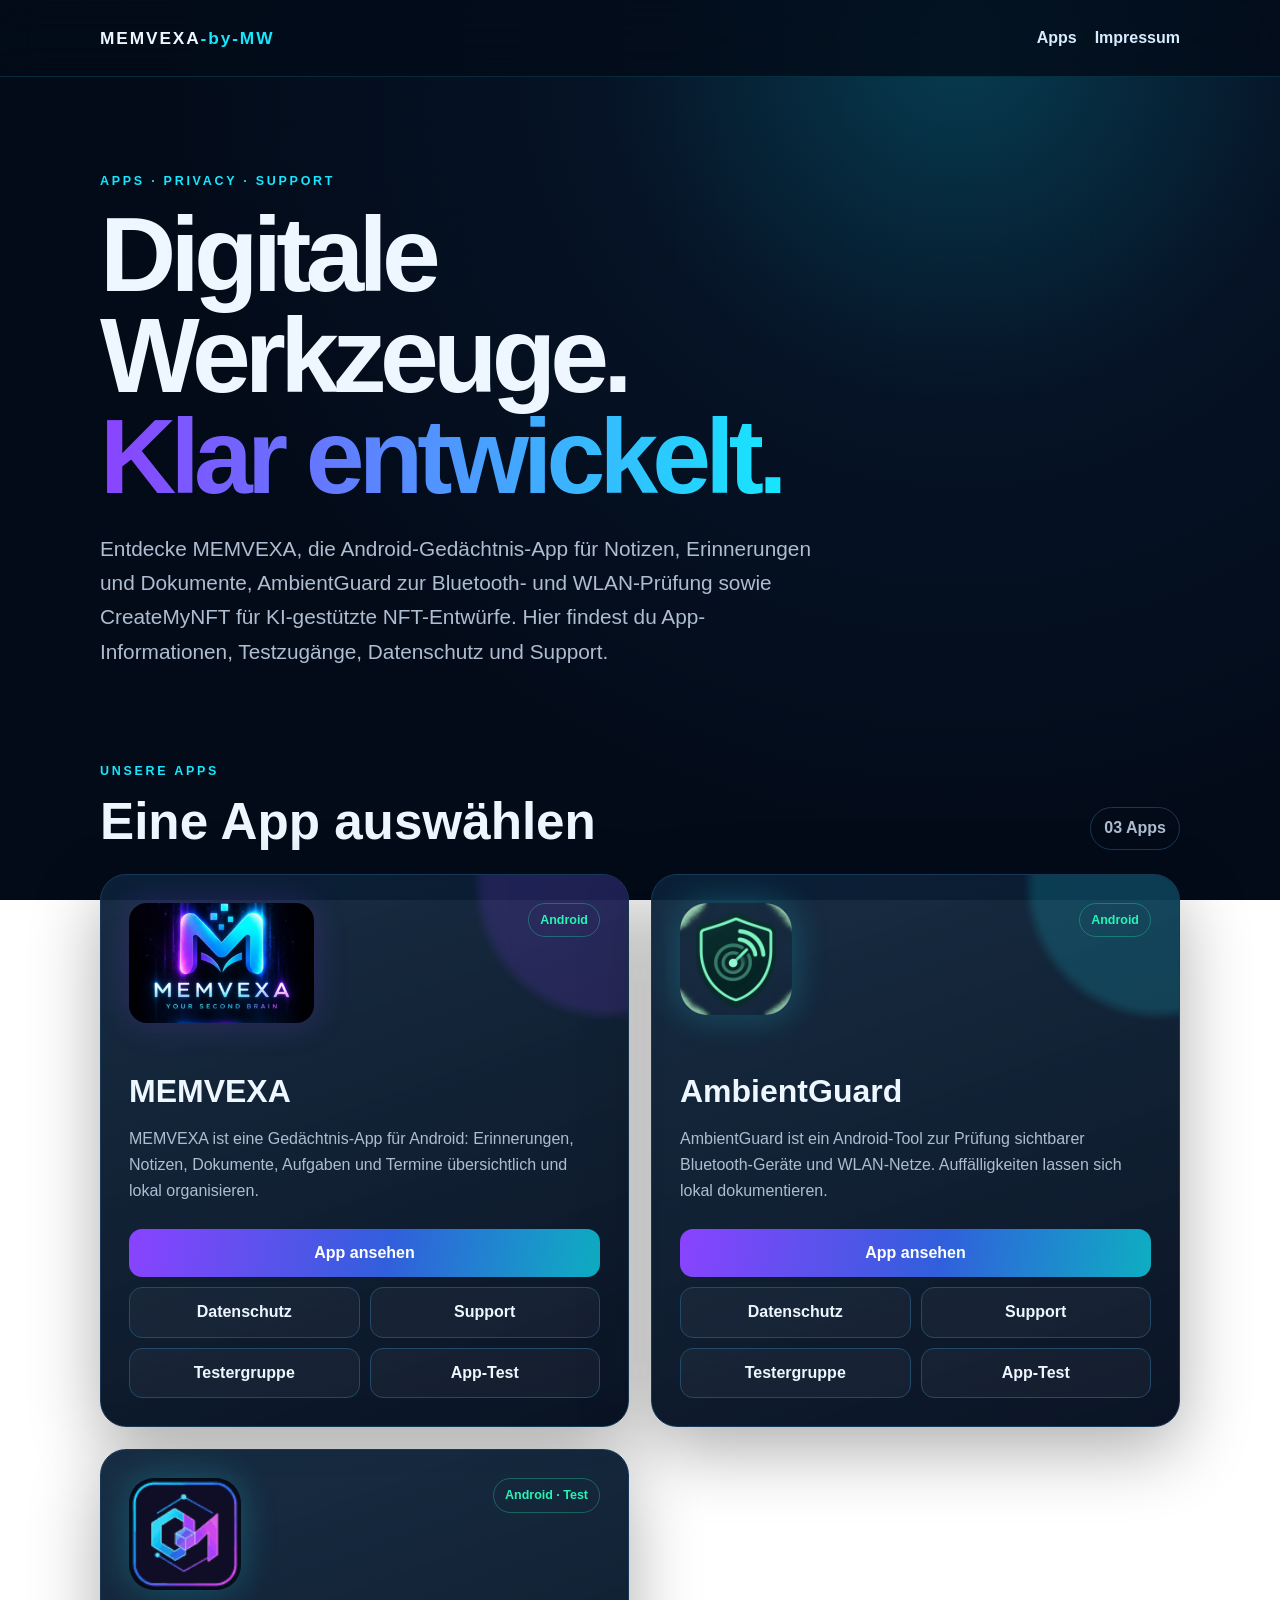
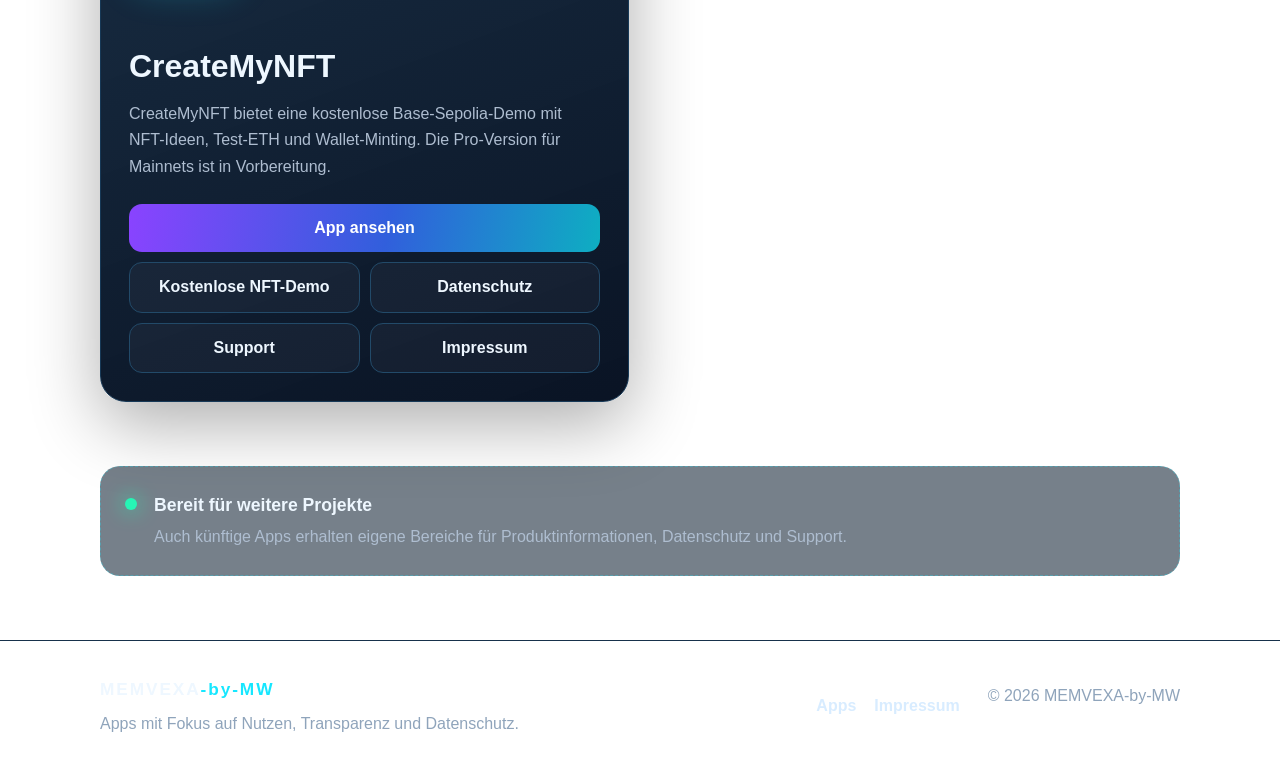
==== commit a36be4c3: "site: add free NFT demo entry to homepage while preserving neon design" ====
--- a/index.html
+++ b/index.html
@@ -97,7 +97,7 @@
     <div class="app-grid">
       <article class="app-card memvexa-card"><div class="app-top"><img class="app-logo wide" src="memvexa-brand.png" alt="MEMVEXA Logo"><span class="platform">Android</span></div><div class="app-copy"><h3>MEMVEXA</h3><p>MEMVEXA ist eine Gedächtnis-App für Android: Erinnerungen, Notizen, Dokumente, Aufgaben und Termine übersichtlich und lokal organisieren.</p></div><div class="button-grid"><a class="button primary" href="memvexa.html">App ansehen</a><a class="button" href="privacy.html">Datenschutz</a><a class="button" href="support.html">Support</a><a class="button" target="_blank" rel="noopener" href="https://groups.google.com/g/memvexa-closed-test/about">Testergruppe</a><a class="button" target="_blank" rel="noopener" href="https://play.google.com/apps/testing/de.recalldevelopment.memvexa">App-Test</a></div></article>
       <article class="app-card ambient-card"><div class="app-top"><img class="app-logo icon" src="ambientguard-icon.png" alt="AmbientGuard App-Symbol"><span class="platform">Android</span></div><div class="app-copy"><h3>AmbientGuard</h3><p>AmbientGuard ist ein Android-Tool zur Prüfung sichtbarer Bluetooth-Geräte und WLAN-Netze. Auffälligkeiten lassen sich lokal dokumentieren.</p></div><div class="button-grid"><a class="button primary" href="ambientguard.html">App ansehen</a><a class="button" href="ambientguard-privacy.html">Datenschutz</a><a class="button" href="ambientguard-support.html">Support</a><a class="button" target="_blank" rel="noopener" href="https://groups.google.com/g/ambientguard-test/about">Testergruppe</a><a class="button" target="_blank" rel="noopener" href="https://play.google.com/apps/testing/de.ambientguard.app">App-Test</a></div></article>
-      <article class="app-card createmynft-card"><div class="app-top"><img class="app-logo icon" src="createmynft-icon.png" alt="CreateMyNFT App-Symbol"><span class="platform">Android · Test</span></div><div class="app-copy"><h3>CreateMyNFT</h3><p>CreateMyNFT ist eine Android-App für KI-gestützte NFT-Ideen, Bildentwürfe, IPFS-Metadaten und Wallet-Funktionen. NFT-Minting bisher im Testnetz.</p></div><div class="button-grid"><a class="button primary" href="createmynft.html">App ansehen</a><a class="button" href="createmynft-kaufen.html">Test &amp; Kaufinfo</a><a class="button" href="createmynft-privacy.html">Datenschutz</a><a class="button" href="createmynft-support.html">Support</a><a class="button" href="imprint.html">Impressum</a></div></article>
+      <article class="app-card createmynft-card"><div class="app-top"><img class="app-logo icon" src="createmynft-icon.png" alt="CreateMyNFT App-Symbol"><span class="platform">Android · Test</span></div><div class="app-copy"><h3>CreateMyNFT</h3><p>CreateMyNFT bietet eine kostenlose Base-Sepolia-Demo mit NFT-Ideen, Test-ETH und Wallet-Minting. Die Pro-Version für Mainnets ist in Vorbereitung.</p></div><div class="button-grid"><a class="button primary" href="createmynft.html">App ansehen</a><a class="button" href="createmynft-kaufen.html">Kostenlose NFT-Demo</a><a class="button" href="createmynft-privacy.html">Datenschutz</a><a class="button" href="createmynft-support.html">Support</a><a class="button" href="imprint.html">Impressum</a></div></article>
     </div>
   </section>
   <section class="wrap future-note"><span class="pulse" aria-hidden="true"></span><div><h2>Bereit für weitere Projekte</h2><p>Auch künftige Apps erhalten eigene Bereiche für Produktinformationen, Datenschutz und Support.</p></div></section>
